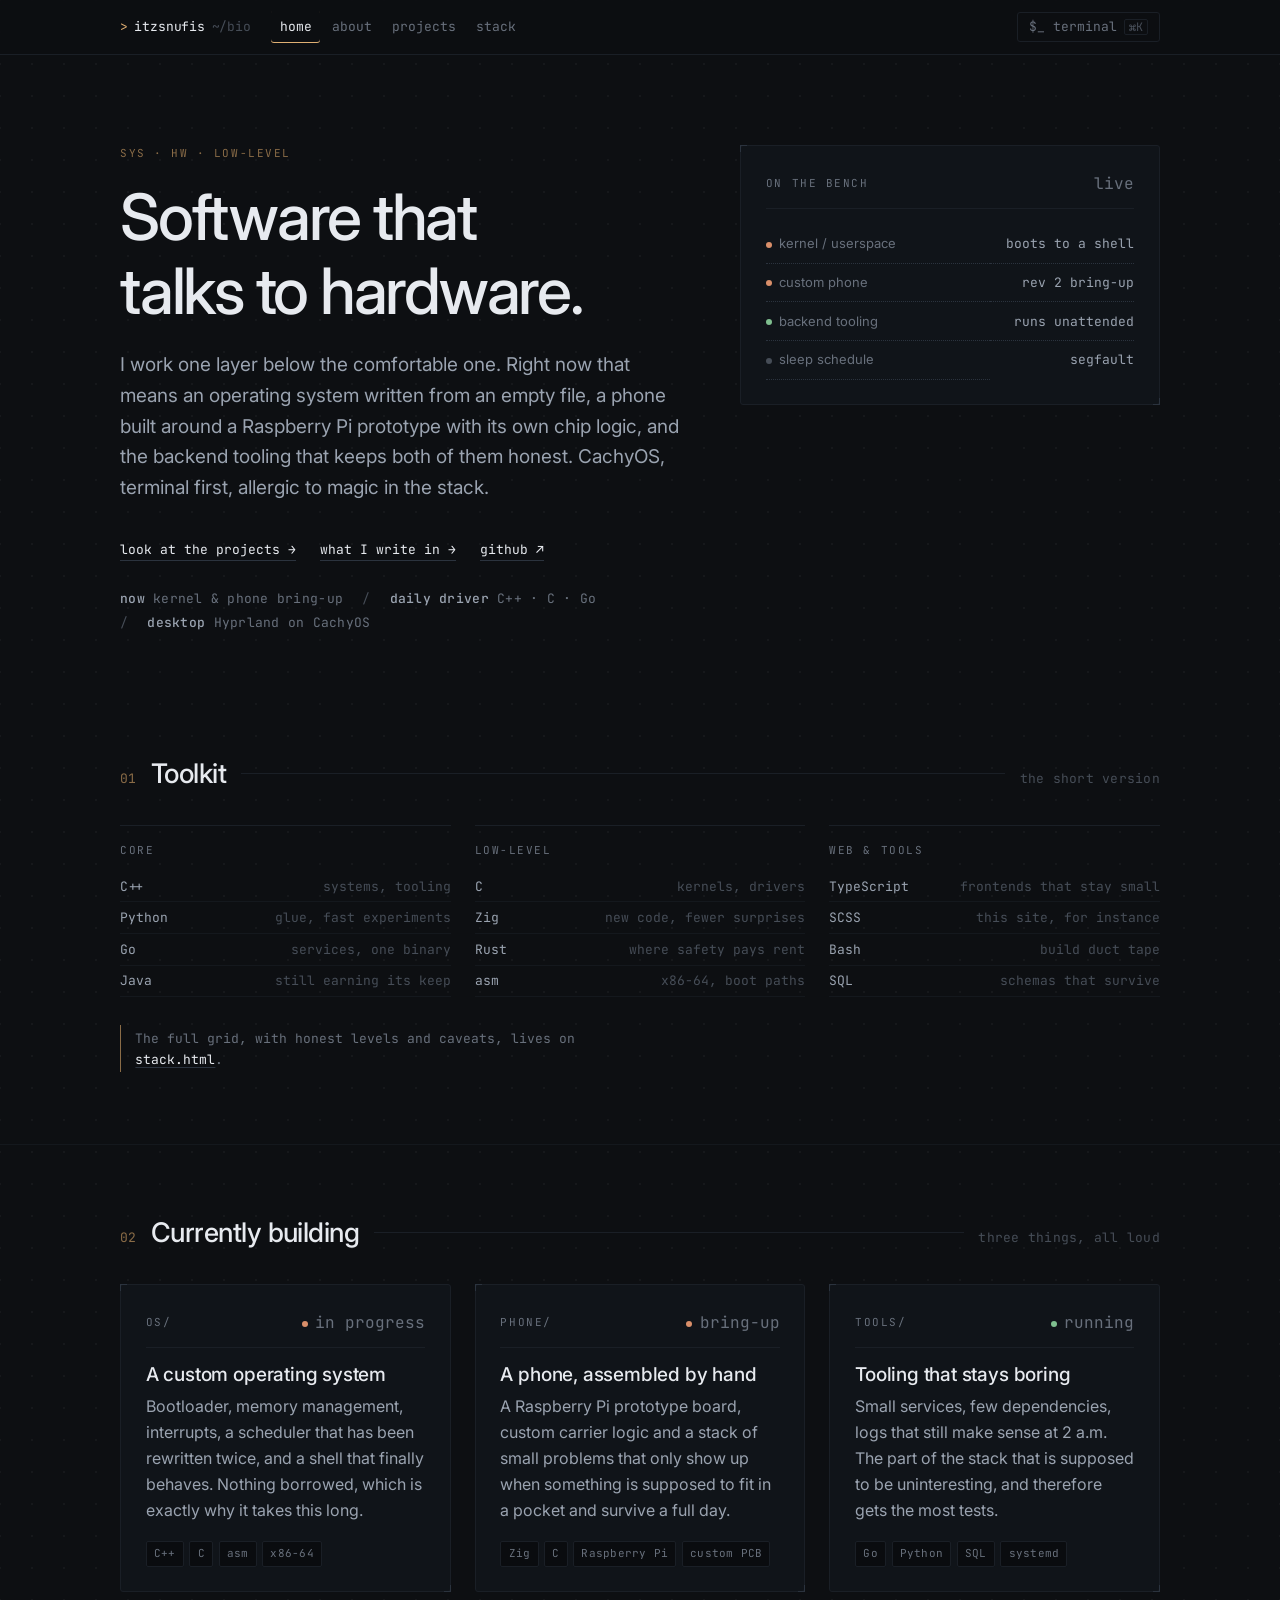
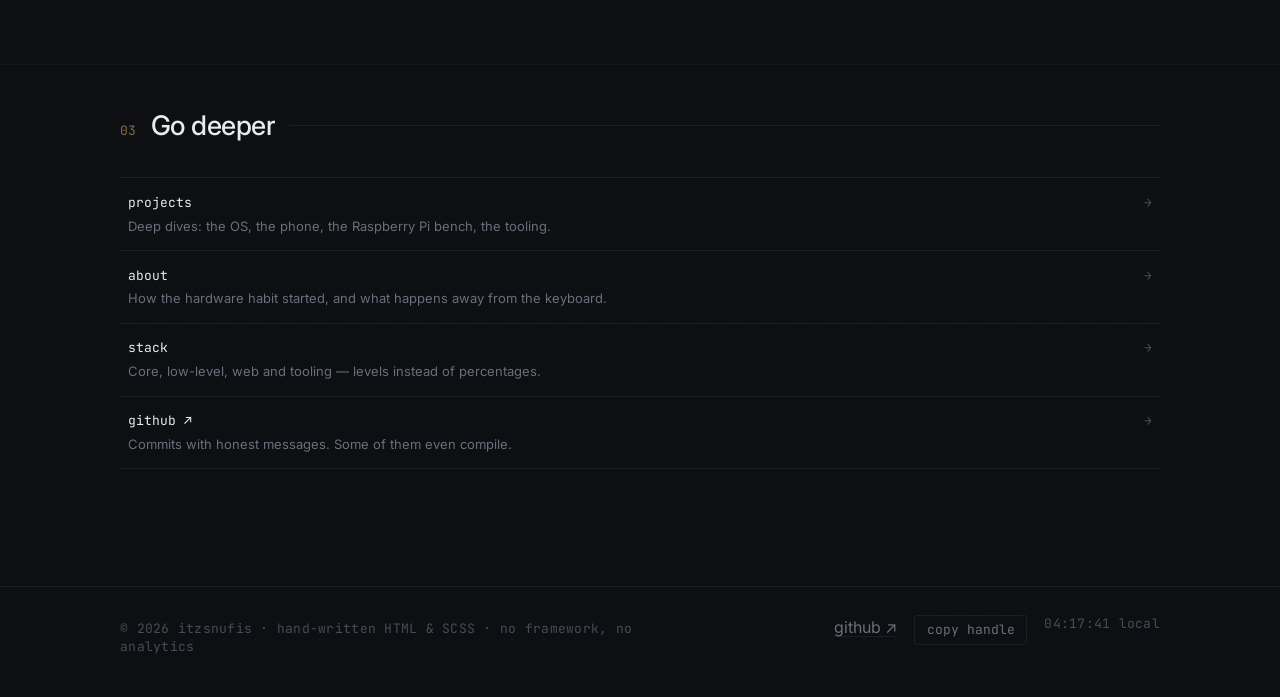
==== index.html @ 111fb808 "sooo thats my Bio" ====
<!DOCTYPE html>
<html lang="en">
<head>
  <meta charset="utf-8">
  <meta name="viewport" content="width=device-width, initial-scale=1">
  <title>itzsnufis — systems &amp; hardware developer</title>
  <meta name="description" content="Systems and hardware developer working one layer below the comfortable one: a custom operating system, a phone built around a Raspberry Pi prototype, and the backend tooling in between.">
  <meta name="author" content="itzsnufis">
  <meta name="color-scheme" content="dark">
  <meta name="theme-color" content="#0d0f12">

  <meta property="og:type" content="website">
  <meta property="og:title" content="itzsnufis — systems &amp; hardware developer">
  <meta property="og:description" content="An operating system from scratch, a phone built around a Raspberry Pi, and backend tooling that stays boring on purpose.">
  <meta property="og:locale" content="en">

  <link rel="icon" href="assets/favicon.svg" type="image/svg+xml">
  <link rel="apple-touch-icon" href="assets/favicon.svg">
  <link rel="preconnect" href="https://fonts.googleapis.com">
  <link rel="preconnect" href="https://fonts.gstatic.com" crossorigin>
  <link rel="stylesheet" href="https://fonts.googleapis.com/css2?family=Inter:wght@400;500&amp;family=JetBrains+Mono:wght@400;500&amp;display=swap">
  <link rel="stylesheet" href="assets/css/main.css">

  <script>document.documentElement.classList.add("js");</script>
</head>
<body>
  <a class="skip" href="#main">Skip to content</a>

  <header class="topbar">
    <div class="wrap topbar__inner">
      <a class="brand" href="index.html">
        <span class="brand__caret" aria-hidden="true">&gt;</span>
        <span>itzsnufis</span>
        <span class="brand__path">~/bio</span>
      </a>

      <nav class="nav" aria-label="Primary">
        <a href="index.html" aria-current="page">home</a>
        <a href="about.html">about</a>
        <a href="projects.html">projects</a>
        <a href="stack.html">stack</a>
      </nav>

      <button class="btn btn--ghost" type="button" data-term-open aria-label="Open the terminal overlay">
        <span aria-hidden="true">$_</span> terminal <kbd aria-hidden="true">⌘K</kbd>
      </button>
    </div>
  </header>

  <main id="main">
    <section class="hero">
      <div class="wrap hero__grid">
        <div>
          <p class="hero__eyebrow">sys · hw · low-level</p>
          <h1>Software that talks to hardware.</h1>

          <p class="hero__lead">
            I work one layer below the comfortable one. Right now that means an operating
            system written from an empty file, a phone built around a Raspberry Pi
            prototype with its own chip logic, and the backend tooling that keeps both
            of them honest. CachyOS, terminal first, allergic to magic in the stack.
          </p>

          <ul class="hero__actions">
            <li><a href="projects.html">look at the projects →</a></li>
            <li><a href="stack.html">what I write in →</a></li>
            <li><a href="https://github.com/itzsnufis" target="_blank" rel="me noopener">github ↗</a></li>
          </ul>

          <ul class="facts">
            <li><strong>now</strong> kernel &amp; phone bring-up</li>
            <li><strong>daily driver</strong> C++ · C · Go</li>
            <li><strong>desktop</strong> Hyprland on CachyOS</li>
          </ul>
        </div>

        <aside class="panel" data-reveal aria-label="Status on the bench">
          <div class="panel__head">
            <span class="panel__label">on the bench</span>
            <span class="mono mute">live</span>
          </div>
          <dl class="kv">
            <dt><span class="dot dot--busy" aria-hidden="true"></span>kernel / userspace</dt>
            <dd>boots to a shell</dd>
            <dt><span class="dot dot--busy" aria-hidden="true"></span>custom phone</dt>
            <dd>rev 2 bring-up</dd>
            <dt><span class="dot dot--ok" aria-hidden="true"></span>backend tooling</dt>
            <dd>runs unattended</dd>
            <dt><span class="dot dot--idle" aria-hidden="true"></span>sleep schedule</dt>
            <dd>segfault</dd>
          </dl>
        </aside>
      </div>
    </section>

    <section class="sec" id="toolkit" aria-labelledby="toolkit-h">
      <div class="wrap">
        <header class="sechead">
          <span class="sechead__idx">01</span>
          <h2 class="sechead__title" id="toolkit-h">Toolkit</h2>
          <span class="sechead__rule"></span>
          <span class="sechead__note">the short version</span>
        </header>

        <div class="grid grid--3">
          <div class="tile" data-reveal>
            <span class="tile__label">core</span>
            <ul class="tile__list">
              <li>C++ <span>systems, tooling</span></li>
              <li>Python <span>glue, fast experiments</span></li>
              <li>Go <span>services, one binary</span></li>
              <li>Java <span>still earning its keep</span></li>
            </ul>
          </div>

          <div class="tile" data-reveal>
            <span class="tile__label">low-level</span>
            <ul class="tile__list">
              <li>C <span>kernels, drivers</span></li>
              <li>Zig <span>new code, fewer surprises</span></li>
              <li>Rust <span>where safety pays rent</span></li>
              <li>asm <span>x86-64, boot paths</span></li>
            </ul>
          </div>

          <div class="tile" data-reveal>
            <span class="tile__label">web &amp; tools</span>
            <ul class="tile__list">
              <li>TypeScript <span>frontends that stay small</span></li>
              <li>SCSS <span>this site, for instance</span></li>
              <li>Bash <span>build duct tape</span></li>
              <li>SQL <span>schemas that survive</span></li>
            </ul>
          </div>
        </div>

        <p class="note gap-top">
          The full grid, with honest levels and caveats, lives on
          <a href="stack.html">stack.html</a>.
        </p>
      </div>
    </section>

    <section class="sec" id="building" aria-labelledby="building-h">
      <div class="wrap">
        <header class="sechead">
          <span class="sechead__idx">02</span>
          <h2 class="sechead__title" id="building-h">Currently building</h2>
          <span class="sechead__rule"></span>
          <span class="sechead__note">three things, all loud</span>
        </header>

        <div class="grid grid--3">
          <article class="panel" data-reveal>
            <div class="panel__head">
              <span class="panel__label">os/</span>
              <span class="mono mute"><span class="dot dot--busy" aria-hidden="true"></span>in progress</span>
            </div>
            <h3>A custom operating system</h3>
            <p class="dim">
              Bootloader, memory management, interrupts, a scheduler that has been
              rewritten twice, and a shell that finally behaves. Nothing borrowed,
              which is exactly why it takes this long.
            </p>
            <ul class="tags">
              <li class="tag">C++</li>
              <li class="tag">C</li>
              <li class="tag">asm</li>
              <li class="tag">x86-64</li>
            </ul>
          </article>

          <article class="panel" data-reveal>
            <div class="panel__head">
              <span class="panel__label">phone/</span>
              <span class="mono mute"><span class="dot dot--busy" aria-hidden="true"></span>bring-up</span>
            </div>
            <h3>A phone, assembled by hand</h3>
            <p class="dim">
              A Raspberry Pi prototype board, custom carrier logic and a stack of small
              problems that only show up when something is supposed to fit in a pocket
              and survive a full day.
            </p>
            <ul class="tags">
              <li class="tag">Zig</li>
              <li class="tag">C</li>
              <li class="tag">Raspberry Pi</li>
              <li class="tag">custom PCB</li>
            </ul>
          </article>

          <article class="panel" data-reveal>
            <div class="panel__head">
              <span class="panel__label">tools/</span>
              <span class="mono mute"><span class="dot dot--ok" aria-hidden="true"></span>running</span>
            </div>
            <h3>Tooling that stays boring</h3>
            <p class="dim">
              Small services, few dependencies, logs that still make sense at 2 a.m.
              The part of the stack that is supposed to be uninteresting, and
              therefore gets the most tests.
            </p>
            <ul class="tags">
              <li class="tag">Go</li>
              <li class="tag">Python</li>
              <li class="tag">SQL</li>
              <li class="tag">systemd</li>
            </ul>
          </article>
        </div>
      </div>
    </section>

    <section class="sec sec--tight" id="more" aria-labelledby="more-h">
      <div class="wrap">
        <header class="sechead">
          <span class="sechead__idx">03</span>
          <h2 class="sechead__title" id="more-h">Go deeper</h2>
          <span class="sechead__rule"></span>
        </header>

        <ul class="linklist">
          <li>
            <a class="linkrow" href="projects.html">
              <span class="linkrow__name">projects</span>
              <span class="linkrow__go" aria-hidden="true">→</span>
              <span class="linkrow__desc">Deep dives: the OS, the phone, the Raspberry Pi bench, the tooling.</span>
            </a>
          </li>
          <li>
            <a class="linkrow" href="about.html">
              <span class="linkrow__name">about</span>
              <span class="linkrow__go" aria-hidden="true">→</span>
              <span class="linkrow__desc">How the hardware habit started, and what happens away from the keyboard.</span>
            </a>
          </li>
          <li>
            <a class="linkrow" href="stack.html">
              <span class="linkrow__name">stack</span>
              <span class="linkrow__go" aria-hidden="true">→</span>
              <span class="linkrow__desc">Core, low-level, web and tooling — levels instead of percentages.</span>
            </a>
          </li>
          <li>
            <a class="linkrow" href="https://github.com/itzsnufis" target="_blank" rel="me noopener">
              <span class="linkrow__name">github ↗</span>
              <span class="linkrow__go" aria-hidden="true">→</span>
              <span class="linkrow__desc">Commits with honest messages. Some of them even compile.</span>
            </a>
          </li>
        </ul>
      </div>
    </section>
  </main>

  <footer class="foot">
    <div class="wrap foot__inner">
      <p class="foot__meta">© 2026 itzsnufis · hand-written HTML &amp; SCSS · no framework, no analytics</p>
      <div class="foot__links">
        <a href="https://github.com/itzsnufis" target="_blank" rel="me noopener">github ↗</a>
        <button class="btn btn--ghost" type="button" data-copy="github.com/itzsnufis">copy handle</button>
        <span class="foot__meta"><span data-clock>--:--:--</span> local</span>
      </div>
    </div>
  </footer>

  <dialog class="term" data-term aria-label="Terminal">
    <div class="term__bar">
      <span>itzsnufi@cachyos: ~/bio</span>
      <span>esc to close</span>
    </div>
    <div class="term__log" data-term-log role="log" aria-live="polite" aria-label="Terminal output"></div>
    <div class="term__row">
      <span class="term__ps1" aria-hidden="true">~ $</span>
      <input data-term-input type="text" autocomplete="off" autocapitalize="off"
             spellcheck="false" aria-label="Terminal command" placeholder="type `help`">
    </div>
    <p class="term__hint">ctrl+l clears · ↑ ↓ walks the history · try `whoami`, `status`, `cd projects`</p>
  </dialog>

  <script src="assets/js/main.js" defer></script>
</body>
</html>
---- assets/css/main.css ----
:root{--bg: #0d0f12;--bg-raise: #101419;--bg-inset: #0a0c0f;--bg-hover: #14191f;--line: #1a1f26;--line-soft: #14181d;--line-hard: #2b333e;--fg: #e7eaef;--fg-dim: #9aa3b0;--fg-mute: #68707c;--fg-faint: #464d57;--acc: #e0b073;--acc-dim: #8a6c47;--ok: #7fbf8f;--busy: #d98f6a;--sans: "Inter", system-ui, -apple-system, "Segoe UI", Roboto, Helvetica, Arial, sans-serif;--mono: "JetBrains Mono", "Geist Mono", ui-monospace, SFMono-Regular, "SF Mono", Menlo, Consolas, monospace;--step--1: 0.8125rem;--step-0: 1rem;--step-1: 1.1875rem;--step-2: clamp(1.4rem, 2.4vw, 1.6875rem);--step-3: clamp(1.75rem, 3.6vw, 2.375rem);--step-4: clamp(2.35rem, 7vw, 4rem);--wrap: 1120px;--gut: clamp(1.25rem, 4vw, 2.5rem);--gap: clamp(1rem, 2vw, 1.5rem);--sec: clamp(3.25rem, 8vh, 6rem);--r: 3px;--speedy: 140ms}*,*::before,*::after{box-sizing:border-box}html{-webkit-text-size-adjust:100%;scroll-behavior:smooth}@media(prefers-reduced-motion: reduce){html{scroll-behavior:auto}*,*::before,*::after{animation-duration:.001ms !important;transition-duration:.001ms !important}}body{margin:0;background-color:var(--bg);color:var(--fg);font-family:var(--sans);font-size:var(--step-0);line-height:1.62;font-weight:400;-webkit-font-smoothing:antialiased;text-rendering:optimizeLegibility;background-image:radial-gradient(circle at 1px 1px, rgba(255, 255, 255, 0.0392156863) 1px, transparent 0);background-size:32px 32px;background-position:-1px -1px}h1,h2,h3,h4{margin:0;font-weight:500;line-height:1.15;letter-spacing:-0.022em;color:var(--fg);text-wrap:balance}h1{font-size:var(--step-4);letter-spacing:-0.035em}h2{font-size:var(--step-3)}h3{font-size:var(--step-1);letter-spacing:-0.01em}h4{font-size:var(--step-0)}p{margin:0 0 1.1em;max-width:68ch}p:last-child{margin-bottom:0}strong{font-weight:500;color:var(--fg)}em{font-style:italic;color:var(--fg-dim)}a{color:var(--fg);text-decoration:underline;text-decoration-color:var(--line-hard);text-decoration-thickness:1px;text-underline-offset:3px;transition:text-decoration-color var(--speedy) linear,color var(--speedy) linear}a:hover{text-decoration-color:var(--acc)}code,kbd,samp,pre{font-family:var(--mono);font-size:.9em}code{color:var(--fg);background:var(--bg-raise);border:1px solid var(--line);border-radius:var(--r);padding:.08em .34em}pre{margin:0;overflow-x:auto;background:var(--bg-inset);border:1px solid var(--line);border-radius:var(--r);padding:.9rem 1rem;line-height:1.6;color:var(--fg-dim);tab-size:2}ul,ol{margin:0 0 1.1em;padding-left:1.1rem}li{margin-bottom:.35em}li::marker{color:var(--fg-faint)}hr{border:0;border-top:1px solid var(--line);margin:var(--sec) 0}img,svg{display:block;max-width:100%}::selection{background:var(--acc);color:#10100c}:focus-visible{outline:1px solid var(--acc);outline-offset:2px;border-radius:2px}.mono{font-family:var(--mono)}.dim{color:var(--fg-dim)}.mute{color:var(--fg-mute)}.nowrap{white-space:nowrap}.gap-top{margin-top:1.75rem}.wrap{width:100%;max-width:var(--wrap);margin-inline:auto;padding-inline:var(--gut)}.skip{position:absolute;left:-9999px;top:0;z-index:100}.skip:focus{left:var(--gut);top:.5rem;padding:.5rem .75rem;background:var(--bg-raise);border:1px solid var(--acc);border-radius:var(--r);text-decoration:none;font-family:var(--mono);font-size:var(--step--1);line-height:1.4;letter-spacing:.02em}.topbar{position:sticky;top:0;z-index:40;background:rgba(13,15,18,.8509803922);backdrop-filter:blur(12px) saturate(120%);border-bottom:1px solid var(--line)}.topbar__inner{display:flex;align-items:center;gap:.5rem 1.25rem;min-height:54px}@media(max-width: 640px){.topbar__inner{flex-wrap:wrap;gap:.35rem .8rem;padding-block:.5rem 0}.brand{flex:1 1 auto}.nav{order:3;flex:1 1 100%;margin-left:-0.5rem;padding-top:.25rem;border-top:1px solid var(--line-soft)}.topbar .btn{padding-inline:.6rem}.topbar .btn kbd{display:none}}.brand{display:inline-flex;align-items:baseline;gap:.4rem;flex:none;text-decoration:none;font-family:var(--mono);font-size:var(--step--1);letter-spacing:-0.01em}.brand__caret{color:var(--acc)}.brand__path{color:var(--fg-faint)}@media(max-width: 560px){.brand__path{display:none}}.nav{display:flex;align-items:center;gap:.15rem;flex:1 1 auto;min-width:0;overflow-x:auto;scrollbar-width:none}.nav::-webkit-scrollbar{display:none}.nav a{flex:none;padding:.35rem .55rem;font-family:var(--mono);font-size:var(--step--1);color:var(--fg-mute);text-decoration:none;border-radius:var(--r);transition:color var(--speedy) linear,background-color var(--speedy) linear}.nav a:hover{color:var(--fg);background:var(--bg-raise)}.nav a[aria-current=page]{color:var(--fg);box-shadow:inset 0 -1px 0 var(--acc)}main{display:block}.sec{padding-block:var(--sec)}.sec+.sec{border-top:1px solid var(--line-soft)}.sec--tight{padding-block:clamp(2.25rem,5vh,3.5rem)}.sechead{display:flex;align-items:baseline;flex-wrap:wrap;gap:.5rem .9rem;margin-bottom:clamp(1.5rem,3vw,2.25rem)}.sechead__idx{font-family:var(--mono);font-size:var(--step--1);line-height:1.4;letter-spacing:.02em;color:var(--acc-dim)}.sechead__title{font-size:var(--step-2);letter-spacing:-0.02em}.sechead__rule{order:3;flex:1 1 3rem;height:1px;background:var(--line);align-self:center;min-width:2rem}.sechead__note{order:4;font-family:var(--mono);font-size:var(--step--1);line-height:1.4;letter-spacing:.02em;color:var(--fg-faint)}.grid{display:grid;gap:var(--gap)}.grid--2,.grid--3{grid-template-columns:minmax(0, 1fr)}@media(min-width: 720px){.grid--2{grid-template-columns:repeat(2, minmax(0, 1fr))}}@media(min-width: 940px){.grid--3{grid-template-columns:repeat(3, minmax(0, 1fr))}}.split{display:grid;gap:clamp(1.5rem,4vw,3rem);grid-template-columns:minmax(0, 1fr)}@media(min-width: 980px){.split{grid-template-columns:minmax(0, 1.2fr) minmax(0, 0.8fr)}.split--even{grid-template-columns:repeat(2, minmax(0, 1fr))}}.foot{border-top:1px solid var(--line);padding-block:1.75rem 2.5rem;margin-top:var(--sec)}.foot__inner{display:flex;flex-wrap:wrap;align-items:baseline;justify-content:space-between;gap:.6rem 1.5rem}.foot p{margin:0}.foot__meta{font-family:var(--mono);font-size:var(--step--1);line-height:1.4;letter-spacing:.02em;color:var(--fg-faint)}.foot__links{display:flex;flex-wrap:wrap;gap:.4rem 1.1rem}.foot a{color:var(--fg-mute);text-decoration-color:var(--line)}.foot a:hover{color:var(--fg)}.panel{position:relative;background:var(--bg-raise);border:1px solid var(--line);border-radius:var(--r);padding:clamp(1.1rem,2.4vw,1.55rem)}.panel::before,.panel::after{content:"";position:absolute;width:7px;height:7px;border:0 solid var(--line-hard);pointer-events:none}.panel::before{top:-1px;left:-1px;border-top-width:1px;border-left-width:1px}.panel::after{bottom:-1px;right:-1px;border-bottom-width:1px;border-right-width:1px}.panel--flat{background:rgba(0,0,0,0)}.panel h3{margin-bottom:.5rem}.panel__head{display:flex;align-items:center;justify-content:space-between;gap:1rem;margin-bottom:1rem;padding-bottom:.7rem;border-bottom:1px solid var(--line)}.panel__label{font-family:var(--mono);font-size:.6875rem;letter-spacing:.14em;text-transform:uppercase;color:var(--fg-mute)}.dot{display:inline-block;width:6px;height:6px;margin-right:.45rem;border-radius:50%;background:var(--fg-faint);vertical-align:.05em}.dot--ok{background:var(--ok)}.dot--busy{background:var(--busy);animation:breathe 2.6s ease-in-out infinite}.dot--idle{background:var(--fg-faint)}@keyframes breathe{0%,100%{opacity:1}50%{opacity:.35}}.kv{display:grid;grid-template-columns:minmax(0, 1fr) auto;margin:0;font-size:var(--step--1)}.kv dt,.kv dd{margin:0;padding:.52rem 0;border-bottom:1px dotted var(--line-hard)}.kv dt{color:var(--fg-mute)}.kv dd{padding-left:1rem;font-family:var(--mono);color:var(--fg-dim);text-align:right}.kv>:last-child{border-bottom:0}@media(max-width: 520px){.kv{grid-template-columns:minmax(0, 1fr)}.kv dd{padding-left:0;padding-top:0;text-align:left;color:var(--fg)}}.kv--end dt,.kv--end dd{border-bottom:0;padding-bottom:0}.tags{display:flex;flex-wrap:wrap;gap:.35rem;list-style:none;margin:0;padding:0}.tags li{margin:0}.tag{display:inline-block;padding:.18rem .45rem;border:1px solid var(--line);border-radius:2px;font-family:var(--mono);font-size:.6875rem;letter-spacing:.02em;color:var(--fg-mute);background:var(--bg-inset)}.tag--acc{color:var(--acc);border-color:var(--acc-dim)}.tag--fg{color:var(--fg-dim)}.linklist{list-style:none;margin:0;padding:0}.linklist li{margin:0}.linklist li:last-child .linkrow{border-bottom:1px solid var(--line)}.linkrow{display:grid;grid-template-columns:minmax(0, 1fr) auto;align-items:baseline;gap:0 1.25rem;padding:.85rem .5rem;border-top:1px solid var(--line);text-decoration:none;color:var(--fg);transition:background-color var(--speedy) linear}.linkrow:hover{background:var(--bg-raise)}.linkrow__name{font-family:var(--mono);font-size:var(--step--1)}.linkrow__desc{grid-column:1/-1;margin-top:.15rem;color:var(--fg-mute);font-size:var(--step--1);max-width:62ch}.linkrow__go{font-family:var(--mono);font-size:var(--step--1);color:var(--fg-faint)}.linkrow:hover .linkrow__go{color:var(--acc)}.btn{display:inline-flex;align-items:center;gap:.45rem;padding:.38rem .7rem;background:rgba(0,0,0,0);color:var(--fg-dim);border:1px solid var(--line-hard);border-radius:var(--r);font-family:var(--mono);font-size:var(--step--1);line-height:1.2;cursor:pointer;transition:color var(--speedy) linear,border-color var(--speedy) linear,background-color var(--speedy) linear}.btn:hover{color:var(--fg);border-color:var(--acc-dim);background:var(--bg-raise)}.btn kbd{color:var(--fg-faint);border:1px solid var(--line);border-radius:2px;padding:0 .25rem;font-size:.9em}.btn--ghost{border-color:var(--line);color:var(--fg-mute)}.btn[data-copied="1"]{color:var(--ok);border-color:var(--ok)}.prose>*+h2,.prose>*+h3,.prose>*+h4{margin-top:2.4rem}.prose h3+p,.prose h4+p{margin-top:.5rem}.prose p{color:var(--fg-dim)}.prose p strong{color:var(--fg)}.prose ul,.prose ol{color:var(--fg-dim);padding-left:1.15rem;max-width:68ch}.prose ul li::marker,.prose ol li::marker{color:var(--acc-dim)}.prose--lead>p:first-child{font-size:var(--step-1);color:var(--fg);max-width:58ch}.note{border-left:1px solid var(--acc-dim);padding:.15rem 0 .15rem .9rem;font-family:var(--mono);font-size:var(--step--1);color:var(--fg-mute);max-width:62ch}.hero{padding-block:clamp(2.75rem,10vh,6rem) clamp(2.25rem,6vh,3.75rem)}.hero__grid{display:grid;gap:clamp(2rem,5vw,3.25rem);grid-template-columns:minmax(0, 1fr)}@media(min-width: 980px){.hero__grid{grid-template-columns:minmax(0, 1.15fr) minmax(0, 0.85fr);align-items:start}}.hero__eyebrow{font-family:var(--mono);font-size:.6875rem;letter-spacing:.14em;text-transform:uppercase;color:var(--acc-dim);margin:0 0 1.1rem}.hero__lead{margin-top:1.4rem;font-size:clamp(1.0625rem,1.5vw,1.1875rem);color:var(--fg-dim);max-width:56ch}.hero__actions{display:flex;flex-wrap:wrap;gap:.5rem 1.5rem;list-style:none;margin:2rem 0 0;padding:0}.hero__actions li{margin:0}.hero__actions a{font-family:var(--mono);font-size:var(--step--1);color:var(--fg);text-decoration:none;border-bottom:1px solid var(--line-hard);padding-bottom:2px}.hero__actions a:hover{border-bottom-color:var(--acc)}.facts{display:flex;flex-wrap:wrap;gap:.35rem 1.2rem;list-style:none;margin:1.75rem 0 0;padding:0;font-family:var(--mono);font-size:var(--step--1);line-height:1.4;letter-spacing:.02em;color:var(--fg-mute)}.facts li{margin:0}.facts li+li::before{content:"/";color:var(--fg-faint);margin-right:1.2rem}.facts strong{font-weight:500;color:var(--fg-dim)}.tile{border-top:1px solid var(--line);padding-top:1rem}.tile__label{display:block;font-family:var(--mono);font-size:.6875rem;letter-spacing:.14em;text-transform:uppercase;color:var(--fg-mute);margin-bottom:.7rem}.tile__list{list-style:none;margin:0;padding:0}.tile__list li{display:flex;justify-content:space-between;gap:1rem;margin:0;padding:.3rem 0;border-bottom:1px solid var(--line-soft);font-family:var(--mono);font-size:var(--step--1);color:var(--fg-dim)}.tile__list li span{color:var(--fg-faint)}.tl{list-style:none;margin:0;padding:0}.tl li{position:relative;margin:0;padding:0 0 1.5rem 1.5rem;border-left:1px solid var(--line)}.tl li::before{content:"";position:absolute;left:-3.5px;top:.62rem;width:6px;height:6px;border:1px solid var(--line-hard);border-radius:50%;background:var(--bg)}.tl li:last-child{border-left-color:rgba(0,0,0,0);padding-bottom:0}.tl h3{font-size:var(--step-0)}.tl p{margin-top:.35rem;font-size:var(--step--1);color:var(--fg-mute)}.tl__step{display:block;font-family:var(--mono);font-size:.6875rem;letter-spacing:.14em;text-transform:uppercase;color:var(--acc-dim);margin-bottom:.3rem}.group{border-top:1px solid var(--line);padding-top:1.1rem}.group__head{display:flex;flex-wrap:wrap;align-items:baseline;gap:.4rem .9rem;margin-bottom:.9rem}.group__head h2,.group__head h3{font-size:var(--step-1)}.group__head p{margin:0;font-family:var(--mono);font-size:var(--step--1);line-height:1.4;letter-spacing:.02em;color:var(--fg-faint)}.skillset{list-style:none;margin:0;padding:0}.skillset li{display:grid;grid-template-columns:minmax(0, 1fr) auto;align-items:baseline;gap:0 .9rem;margin:0;padding:.55rem 0;border-bottom:1px dotted var(--line-hard)}.skillset__name{font-family:var(--mono);font-size:var(--step--1);color:var(--fg)}.skillset__note{grid-column:1/-1;margin-top:.15rem;max-width:60ch;font-size:var(--step--1);color:var(--fg-mute)}.skillset__lvl{font-family:var(--mono);font-size:.6875rem;letter-spacing:.14em;text-transform:uppercase;color:var(--fg-faint);text-align:right;white-space:nowrap}.skillset__lvl[data-lvl=daily]{color:var(--acc)}.skillset__lvl[data-lvl=often]{color:var(--fg-dim)}.legend{display:flex;flex-wrap:wrap;gap:.4rem 1.25rem;list-style:none;margin:0;padding:0;font-family:var(--mono);font-size:var(--step--1);line-height:1.4;letter-spacing:.02em;color:var(--fg-mute)}.legend li{margin:0}.legend b{font-weight:500}.deep{border-top:1px solid var(--line);margin-top:clamp(2.25rem,5vw,3.5rem);padding-top:clamp(1.5rem,3vw,2.25rem)}.deep:first-of-type{border-top:0;margin-top:0;padding-top:0}.deep__head{display:flex;flex-wrap:wrap;align-items:baseline;gap:.5rem 1rem}.deep__slug{font-family:var(--mono);font-size:var(--step-1);color:var(--acc)}.deep__title{font-size:var(--step-2)}.deep__state{font-family:var(--mono);font-size:var(--step--1);line-height:1.4;letter-spacing:.02em;color:var(--fg-mute)}.deep__state[data-state=active]{color:var(--ok)}.deep__state[data-state=brewing]{color:var(--busy)}.deep__body{display:grid;gap:clamp(1.5rem,3vw,2.25rem);margin-top:1.5rem}@media(min-width: 940px){.deep__body{grid-template-columns:minmax(0, 1.3fr) minmax(0, 0.7fr);align-items:start}}.block+.block{margin-top:1.9rem}.block__label{display:block;font-family:var(--mono);font-size:.6875rem;letter-spacing:.14em;text-transform:uppercase;color:var(--acc-dim);margin-bottom:.55rem}.term{position:fixed;top:11vh;left:50%;transform:translateX(-50%);width:min(680px,100vw - 1.5rem);padding:0;color:var(--fg);background:var(--bg-inset);border:1px solid var(--line-hard);border-radius:var(--r);box-shadow:0 30px 70px -25px rgba(0,0,0,.8)}.term::backdrop{background:rgba(4,5,7,.6);backdrop-filter:blur(3px)}.term__bar{display:flex;align-items:center;justify-content:space-between;gap:1rem;padding:.5rem .85rem;border-bottom:1px solid var(--line);font-family:var(--mono);font-size:var(--step--1);line-height:1.4;letter-spacing:.02em;color:var(--fg-mute)}.term__log{max-height:min(46vh,380px);overflow-y:auto;padding:.8rem .9rem;font-family:var(--mono);font-size:.8125rem;line-height:1.7}.term__line{margin:0 0 .15rem;white-space:pre-wrap;overflow-wrap:anywhere}.term__line--in{color:var(--fg)}.term__line--out{color:var(--fg-dim)}.term__line--ok{color:var(--ok)}.term__line--err{color:var(--busy)}.term__ps1{color:var(--acc)}.term__pwd{color:var(--fg-faint)}.term__row{display:flex;align-items:center;gap:.5rem;padding:.65rem .9rem;border-top:1px solid var(--line)}.term__row input{flex:1 1 auto;min-width:0;padding:.15rem 0;background:rgba(0,0,0,0);border:0;color:var(--fg);font-family:var(--mono);font-size:.8125rem}.term__row input:focus{outline:none}.term__hint{padding:.55rem .9rem;border-top:1px solid var(--line-soft);font-family:var(--mono);font-size:var(--step--1);line-height:1.4;letter-spacing:.02em;color:var(--fg-faint)}html.js [data-reveal]{opacity:0;transform:translateY(7px);transition:opacity 460ms ease-out,transform 460ms ease-out}html.js [data-reveal].is-in{opacity:1;transform:none}
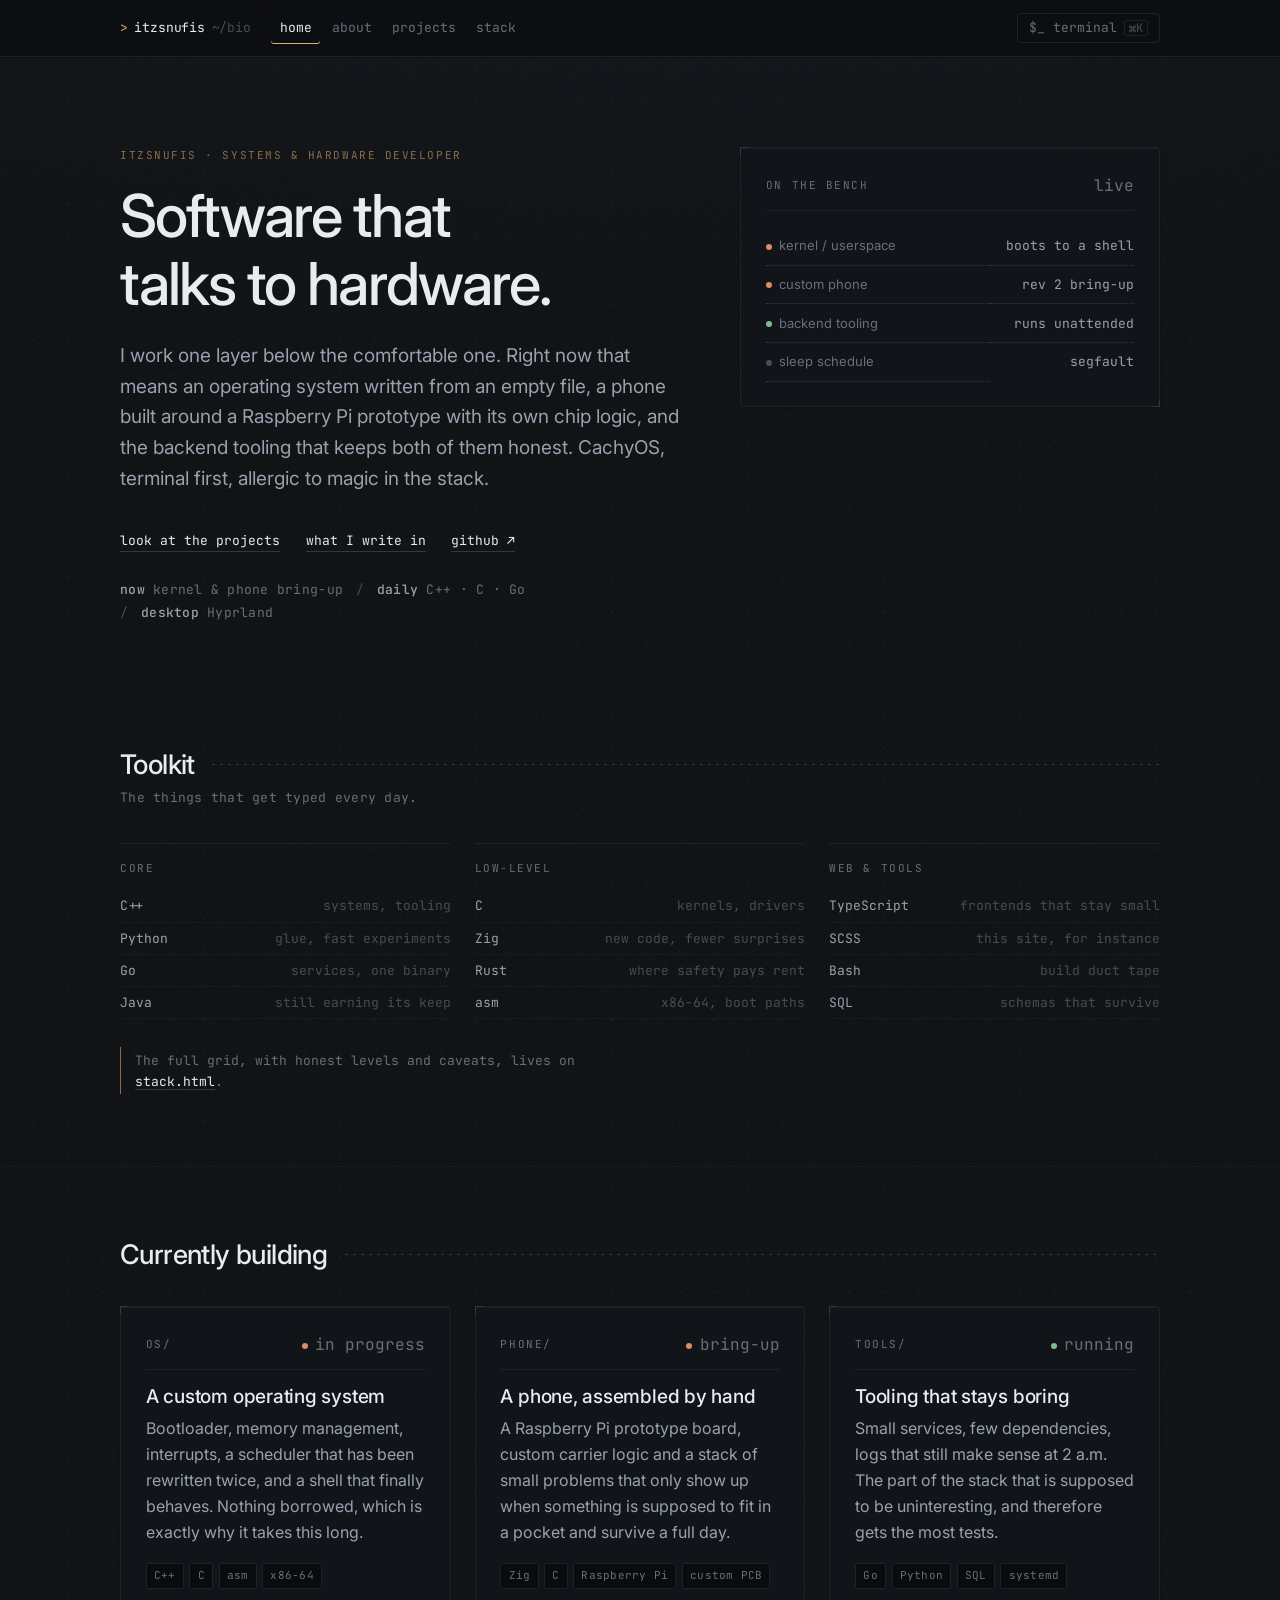
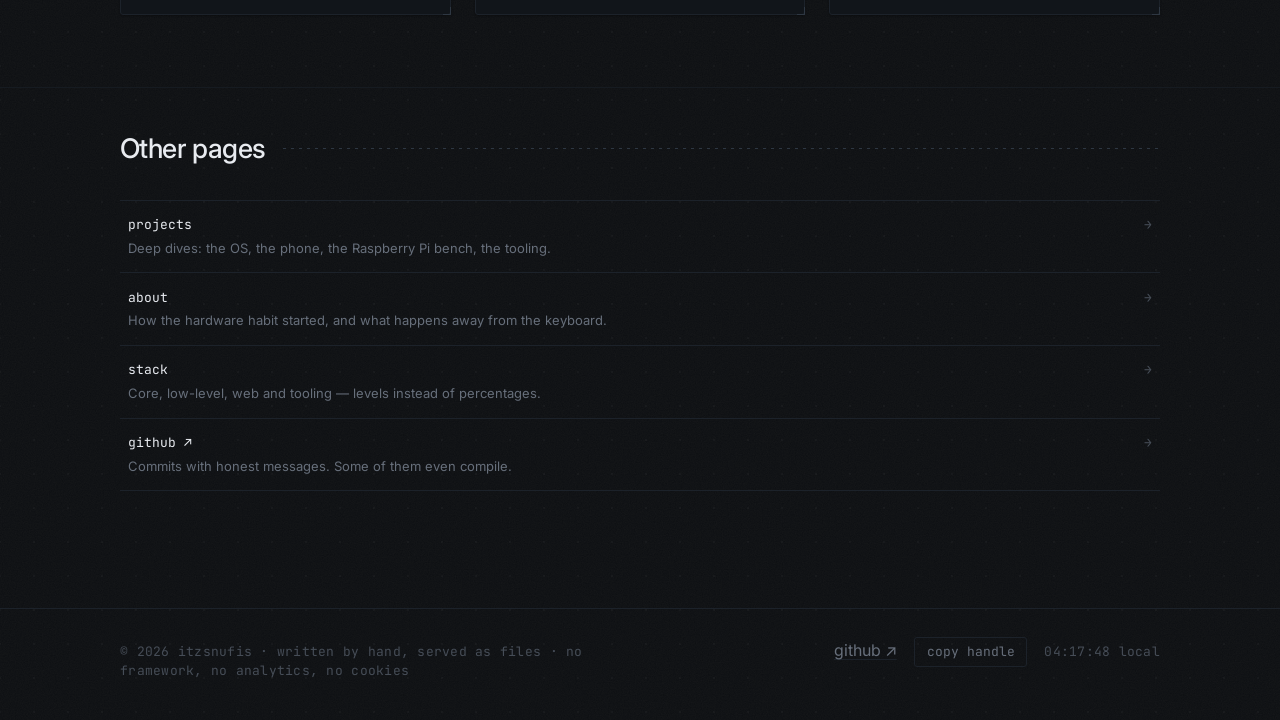
==== commit ff80ec0b: "fixed some stuff lol" ====
--- a/index.html
+++ b/index.html
@@ -51,7 +51,7 @@
     <section class="hero">
       <div class="wrap hero__grid">
         <div>
-          <p class="hero__eyebrow">sys · hw · low-level</p>
+          <p class="hero__eyebrow">itzsnufis · systems &amp; hardware developer</p>
           <h1>Software that talks to hardware.</h1>
 
           <p class="hero__lead">
@@ -62,15 +62,15 @@
           </p>
 
           <ul class="hero__actions">
-            <li><a href="projects.html">look at the projects →</a></li>
-            <li><a href="stack.html">what I write in →</a></li>
+            <li><a href="projects.html">look at the projects</a></li>
+            <li><a href="stack.html">what I write in</a></li>
             <li><a href="https://github.com/itzsnufis" target="_blank" rel="me noopener">github ↗</a></li>
           </ul>
 
           <ul class="facts">
             <li><strong>now</strong> kernel &amp; phone bring-up</li>
-            <li><strong>daily driver</strong> C++ · C · Go</li>
-            <li><strong>desktop</strong> Hyprland on CachyOS</li>
+            <li><strong>daily</strong> C++ · C · Go</li>
+            <li><strong>desktop</strong> Hyprland</li>
           </ul>
         </div>
 
@@ -96,15 +96,13 @@
     <section class="sec" id="toolkit" aria-labelledby="toolkit-h">
       <div class="wrap">
         <header class="sechead">
-          <span class="sechead__idx">01</span>
-          <h2 class="sechead__title" id="toolkit-h">Toolkit</h2>
-          <span class="sechead__rule"></span>
-          <span class="sechead__note">the short version</span>
+          <h2 id="toolkit-h">Toolkit</h2>
+          <p class="sechead__deck">The things that get typed every day.</p>
         </header>
 
         <div class="grid grid--3">
           <div class="tile" data-reveal>
-            <span class="tile__label">core</span>
+            <span class="kicker">core</span>
             <ul class="tile__list">
               <li>C++ <span>systems, tooling</span></li>
               <li>Python <span>glue, fast experiments</span></li>
@@ -114,7 +112,7 @@
           </div>
 
           <div class="tile" data-reveal>
-            <span class="tile__label">low-level</span>
+            <span class="kicker">low-level</span>
             <ul class="tile__list">
               <li>C <span>kernels, drivers</span></li>
               <li>Zig <span>new code, fewer surprises</span></li>
@@ -124,7 +122,7 @@
           </div>
 
           <div class="tile" data-reveal>
-            <span class="tile__label">web &amp; tools</span>
+            <span class="kicker">web &amp; tools</span>
             <ul class="tile__list">
               <li>TypeScript <span>frontends that stay small</span></li>
               <li>SCSS <span>this site, for instance</span></li>
@@ -144,10 +142,7 @@
     <section class="sec" id="building" aria-labelledby="building-h">
       <div class="wrap">
         <header class="sechead">
-          <span class="sechead__idx">02</span>
-          <h2 class="sechead__title" id="building-h">Currently building</h2>
-          <span class="sechead__rule"></span>
-          <span class="sechead__note">three things, all loud</span>
+          <h2 id="building-h">Currently building</h2>
         </header>
 
         <div class="grid grid--3">
@@ -214,9 +209,7 @@
     <section class="sec sec--tight" id="more" aria-labelledby="more-h">
       <div class="wrap">
         <header class="sechead">
-          <span class="sechead__idx">03</span>
-          <h2 class="sechead__title" id="more-h">Go deeper</h2>
-          <span class="sechead__rule"></span>
+          <h2 id="more-h">Other pages</h2>
         </header>
 
         <ul class="linklist">
@@ -255,7 +248,7 @@
 
   <footer class="foot">
     <div class="wrap foot__inner">
-      <p class="foot__meta">© 2026 itzsnufis · hand-written HTML &amp; SCSS · no framework, no analytics</p>
+      <p class="foot__meta">© 2026 itzsnufis · written by hand, served as files · no framework, no analytics, no cookies</p>
       <div class="foot__links">
         <a href="https://github.com/itzsnufis" target="_blank" rel="me noopener">github ↗</a>
         <button class="btn btn--ghost" type="button" data-copy="github.com/itzsnufis">copy handle</button>
--- a/assets/css/main.css
+++ b/assets/css/main.css
@@ -1 +1,1142 @@
-:root{--bg: #0d0f12;--bg-raise: #101419;--bg-inset: #0a0c0f;--bg-hover: #14191f;--line: #1a1f26;--line-soft: #14181d;--line-hard: #2b333e;--fg: #e7eaef;--fg-dim: #9aa3b0;--fg-mute: #68707c;--fg-faint: #464d57;--acc: #e0b073;--acc-dim: #8a6c47;--ok: #7fbf8f;--busy: #d98f6a;--sans: "Inter", system-ui, -apple-system, "Segoe UI", Roboto, Helvetica, Arial, sans-serif;--mono: "JetBrains Mono", "Geist Mono", ui-monospace, SFMono-Regular, "SF Mono", Menlo, Consolas, monospace;--step--1: 0.8125rem;--step-0: 1rem;--step-1: 1.1875rem;--step-2: clamp(1.4rem, 2.4vw, 1.6875rem);--step-3: clamp(1.75rem, 3.6vw, 2.375rem);--step-4: clamp(2.35rem, 7vw, 4rem);--wrap: 1120px;--gut: clamp(1.25rem, 4vw, 2.5rem);--gap: clamp(1rem, 2vw, 1.5rem);--sec: clamp(3.25rem, 8vh, 6rem);--r: 3px;--speedy: 140ms}*,*::before,*::after{box-sizing:border-box}html{-webkit-text-size-adjust:100%;scroll-behavior:smooth}@media(prefers-reduced-motion: reduce){html{scroll-behavior:auto}*,*::before,*::after{animation-duration:.001ms !important;transition-duration:.001ms !important}}body{margin:0;background-color:var(--bg);color:var(--fg);font-family:var(--sans);font-size:var(--step-0);line-height:1.62;font-weight:400;-webkit-font-smoothing:antialiased;text-rendering:optimizeLegibility;background-image:radial-gradient(circle at 1px 1px, rgba(255, 255, 255, 0.0392156863) 1px, transparent 0);background-size:32px 32px;background-position:-1px -1px}h1,h2,h3,h4{margin:0;font-weight:500;line-height:1.15;letter-spacing:-0.022em;color:var(--fg);text-wrap:balance}h1{font-size:var(--step-4);letter-spacing:-0.035em}h2{font-size:var(--step-3)}h3{font-size:var(--step-1);letter-spacing:-0.01em}h4{font-size:var(--step-0)}p{margin:0 0 1.1em;max-width:68ch}p:last-child{margin-bottom:0}strong{font-weight:500;color:var(--fg)}em{font-style:italic;color:var(--fg-dim)}a{color:var(--fg);text-decoration:underline;text-decoration-color:var(--line-hard);text-decoration-thickness:1px;text-underline-offset:3px;transition:text-decoration-color var(--speedy) linear,color var(--speedy) linear}a:hover{text-decoration-color:var(--acc)}code,kbd,samp,pre{font-family:var(--mono);font-size:.9em}code{color:var(--fg);background:var(--bg-raise);border:1px solid var(--line);border-radius:var(--r);padding:.08em .34em}pre{margin:0;overflow-x:auto;background:var(--bg-inset);border:1px solid var(--line);border-radius:var(--r);padding:.9rem 1rem;line-height:1.6;color:var(--fg-dim);tab-size:2}ul,ol{margin:0 0 1.1em;padding-left:1.1rem}li{margin-bottom:.35em}li::marker{color:var(--fg-faint)}hr{border:0;border-top:1px solid var(--line);margin:var(--sec) 0}img,svg{display:block;max-width:100%}::selection{background:var(--acc);color:#10100c}:focus-visible{outline:1px solid var(--acc);outline-offset:2px;border-radius:2px}.mono{font-family:var(--mono)}.dim{color:var(--fg-dim)}.mute{color:var(--fg-mute)}.nowrap{white-space:nowrap}.gap-top{margin-top:1.75rem}.wrap{width:100%;max-width:var(--wrap);margin-inline:auto;padding-inline:var(--gut)}.skip{position:absolute;left:-9999px;top:0;z-index:100}.skip:focus{left:var(--gut);top:.5rem;padding:.5rem .75rem;background:var(--bg-raise);border:1px solid var(--acc);border-radius:var(--r);text-decoration:none;font-family:var(--mono);font-size:var(--step--1);line-height:1.4;letter-spacing:.02em}.topbar{position:sticky;top:0;z-index:40;background:rgba(13,15,18,.8509803922);backdrop-filter:blur(12px) saturate(120%);border-bottom:1px solid var(--line)}.topbar__inner{display:flex;align-items:center;gap:.5rem 1.25rem;min-height:54px}@media(max-width: 640px){.topbar__inner{flex-wrap:wrap;gap:.35rem .8rem;padding-block:.5rem 0}.brand{flex:1 1 auto}.nav{order:3;flex:1 1 100%;margin-left:-0.5rem;padding-top:.25rem;border-top:1px solid var(--line-soft)}.topbar .btn{padding-inline:.6rem}.topbar .btn kbd{display:none}}.brand{display:inline-flex;align-items:baseline;gap:.4rem;flex:none;text-decoration:none;font-family:var(--mono);font-size:var(--step--1);letter-spacing:-0.01em}.brand__caret{color:var(--acc)}.brand__path{color:var(--fg-faint)}@media(max-width: 560px){.brand__path{display:none}}.nav{display:flex;align-items:center;gap:.15rem;flex:1 1 auto;min-width:0;overflow-x:auto;scrollbar-width:none}.nav::-webkit-scrollbar{display:none}.nav a{flex:none;padding:.35rem .55rem;font-family:var(--mono);font-size:var(--step--1);color:var(--fg-mute);text-decoration:none;border-radius:var(--r);transition:color var(--speedy) linear,background-color var(--speedy) linear}.nav a:hover{color:var(--fg);background:var(--bg-raise)}.nav a[aria-current=page]{color:var(--fg);box-shadow:inset 0 -1px 0 var(--acc)}main{display:block}.sec{padding-block:var(--sec)}.sec+.sec{border-top:1px solid var(--line-soft)}.sec--tight{padding-block:clamp(2.25rem,5vh,3.5rem)}.sechead{display:flex;align-items:baseline;flex-wrap:wrap;gap:.5rem .9rem;margin-bottom:clamp(1.5rem,3vw,2.25rem)}.sechead__idx{font-family:var(--mono);font-size:var(--step--1);line-height:1.4;letter-spacing:.02em;color:var(--acc-dim)}.sechead__title{font-size:var(--step-2);letter-spacing:-0.02em}.sechead__rule{order:3;flex:1 1 3rem;height:1px;background:var(--line);align-self:center;min-width:2rem}.sechead__note{order:4;font-family:var(--mono);font-size:var(--step--1);line-height:1.4;letter-spacing:.02em;color:var(--fg-faint)}.grid{display:grid;gap:var(--gap)}.grid--2,.grid--3{grid-template-columns:minmax(0, 1fr)}@media(min-width: 720px){.grid--2{grid-template-columns:repeat(2, minmax(0, 1fr))}}@media(min-width: 940px){.grid--3{grid-template-columns:repeat(3, minmax(0, 1fr))}}.split{display:grid;gap:clamp(1.5rem,4vw,3rem);grid-template-columns:minmax(0, 1fr)}@media(min-width: 980px){.split{grid-template-columns:minmax(0, 1.2fr) minmax(0, 0.8fr)}.split--even{grid-template-columns:repeat(2, minmax(0, 1fr))}}.foot{border-top:1px solid var(--line);padding-block:1.75rem 2.5rem;margin-top:var(--sec)}.foot__inner{display:flex;flex-wrap:wrap;align-items:baseline;justify-content:space-between;gap:.6rem 1.5rem}.foot p{margin:0}.foot__meta{font-family:var(--mono);font-size:var(--step--1);line-height:1.4;letter-spacing:.02em;color:var(--fg-faint)}.foot__links{display:flex;flex-wrap:wrap;gap:.4rem 1.1rem}.foot a{color:var(--fg-mute);text-decoration-color:var(--line)}.foot a:hover{color:var(--fg)}.panel{position:relative;background:var(--bg-raise);border:1px solid var(--line);border-radius:var(--r);padding:clamp(1.1rem,2.4vw,1.55rem)}.panel::before,.panel::after{content:"";position:absolute;width:7px;height:7px;border:0 solid var(--line-hard);pointer-events:none}.panel::before{top:-1px;left:-1px;border-top-width:1px;border-left-width:1px}.panel::after{bottom:-1px;right:-1px;border-bottom-width:1px;border-right-width:1px}.panel--flat{background:rgba(0,0,0,0)}.panel h3{margin-bottom:.5rem}.panel__head{display:flex;align-items:center;justify-content:space-between;gap:1rem;margin-bottom:1rem;padding-bottom:.7rem;border-bottom:1px solid var(--line)}.panel__label{font-family:var(--mono);font-size:.6875rem;letter-spacing:.14em;text-transform:uppercase;color:var(--fg-mute)}.dot{display:inline-block;width:6px;height:6px;margin-right:.45rem;border-radius:50%;background:var(--fg-faint);vertical-align:.05em}.dot--ok{background:var(--ok)}.dot--busy{background:var(--busy);animation:breathe 2.6s ease-in-out infinite}.dot--idle{background:var(--fg-faint)}@keyframes breathe{0%,100%{opacity:1}50%{opacity:.35}}.kv{display:grid;grid-template-columns:minmax(0, 1fr) auto;margin:0;font-size:var(--step--1)}.kv dt,.kv dd{margin:0;padding:.52rem 0;border-bottom:1px dotted var(--line-hard)}.kv dt{color:var(--fg-mute)}.kv dd{padding-left:1rem;font-family:var(--mono);color:var(--fg-dim);text-align:right}.kv>:last-child{border-bottom:0}@media(max-width: 520px){.kv{grid-template-columns:minmax(0, 1fr)}.kv dd{padding-left:0;padding-top:0;text-align:left;color:var(--fg)}}.kv--end dt,.kv--end dd{border-bottom:0;padding-bottom:0}.tags{display:flex;flex-wrap:wrap;gap:.35rem;list-style:none;margin:0;padding:0}.tags li{margin:0}.tag{display:inline-block;padding:.18rem .45rem;border:1px solid var(--line);border-radius:2px;font-family:var(--mono);font-size:.6875rem;letter-spacing:.02em;color:var(--fg-mute);background:var(--bg-inset)}.tag--acc{color:var(--acc);border-color:var(--acc-dim)}.tag--fg{color:var(--fg-dim)}.linklist{list-style:none;margin:0;padding:0}.linklist li{margin:0}.linklist li:last-child .linkrow{border-bottom:1px solid var(--line)}.linkrow{display:grid;grid-template-columns:minmax(0, 1fr) auto;align-items:baseline;gap:0 1.25rem;padding:.85rem .5rem;border-top:1px solid var(--line);text-decoration:none;color:var(--fg);transition:background-color var(--speedy) linear}.linkrow:hover{background:var(--bg-raise)}.linkrow__name{font-family:var(--mono);font-size:var(--step--1)}.linkrow__desc{grid-column:1/-1;margin-top:.15rem;color:var(--fg-mute);font-size:var(--step--1);max-width:62ch}.linkrow__go{font-family:var(--mono);font-size:var(--step--1);color:var(--fg-faint)}.linkrow:hover .linkrow__go{color:var(--acc)}.btn{display:inline-flex;align-items:center;gap:.45rem;padding:.38rem .7rem;background:rgba(0,0,0,0);color:var(--fg-dim);border:1px solid var(--line-hard);border-radius:var(--r);font-family:var(--mono);font-size:var(--step--1);line-height:1.2;cursor:pointer;transition:color var(--speedy) linear,border-color var(--speedy) linear,background-color var(--speedy) linear}.btn:hover{color:var(--fg);border-color:var(--acc-dim);background:var(--bg-raise)}.btn kbd{color:var(--fg-faint);border:1px solid var(--line);border-radius:2px;padding:0 .25rem;font-size:.9em}.btn--ghost{border-color:var(--line);color:var(--fg-mute)}.btn[data-copied="1"]{color:var(--ok);border-color:var(--ok)}.prose>*+h2,.prose>*+h3,.prose>*+h4{margin-top:2.4rem}.prose h3+p,.prose h4+p{margin-top:.5rem}.prose p{color:var(--fg-dim)}.prose p strong{color:var(--fg)}.prose ul,.prose ol{color:var(--fg-dim);padding-left:1.15rem;max-width:68ch}.prose ul li::marker,.prose ol li::marker{color:var(--acc-dim)}.prose--lead>p:first-child{font-size:var(--step-1);color:var(--fg);max-width:58ch}.note{border-left:1px solid var(--acc-dim);padding:.15rem 0 .15rem .9rem;font-family:var(--mono);font-size:var(--step--1);color:var(--fg-mute);max-width:62ch}.hero{padding-block:clamp(2.75rem,10vh,6rem) clamp(2.25rem,6vh,3.75rem)}.hero__grid{display:grid;gap:clamp(2rem,5vw,3.25rem);grid-template-columns:minmax(0, 1fr)}@media(min-width: 980px){.hero__grid{grid-template-columns:minmax(0, 1.15fr) minmax(0, 0.85fr);align-items:start}}.hero__eyebrow{font-family:var(--mono);font-size:.6875rem;letter-spacing:.14em;text-transform:uppercase;color:var(--acc-dim);margin:0 0 1.1rem}.hero__lead{margin-top:1.4rem;font-size:clamp(1.0625rem,1.5vw,1.1875rem);color:var(--fg-dim);max-width:56ch}.hero__actions{display:flex;flex-wrap:wrap;gap:.5rem 1.5rem;list-style:none;margin:2rem 0 0;padding:0}.hero__actions li{margin:0}.hero__actions a{font-family:var(--mono);font-size:var(--step--1);color:var(--fg);text-decoration:none;border-bottom:1px solid var(--line-hard);padding-bottom:2px}.hero__actions a:hover{border-bottom-color:var(--acc)}.facts{display:flex;flex-wrap:wrap;gap:.35rem 1.2rem;list-style:none;margin:1.75rem 0 0;padding:0;font-family:var(--mono);font-size:var(--step--1);line-height:1.4;letter-spacing:.02em;color:var(--fg-mute)}.facts li{margin:0}.facts li+li::before{content:"/";color:var(--fg-faint);margin-right:1.2rem}.facts strong{font-weight:500;color:var(--fg-dim)}.tile{border-top:1px solid var(--line);padding-top:1rem}.tile__label{display:block;font-family:var(--mono);font-size:.6875rem;letter-spacing:.14em;text-transform:uppercase;color:var(--fg-mute);margin-bottom:.7rem}.tile__list{list-style:none;margin:0;padding:0}.tile__list li{display:flex;justify-content:space-between;gap:1rem;margin:0;padding:.3rem 0;border-bottom:1px solid var(--line-soft);font-family:var(--mono);font-size:var(--step--1);color:var(--fg-dim)}.tile__list li span{color:var(--fg-faint)}.tl{list-style:none;margin:0;padding:0}.tl li{position:relative;margin:0;padding:0 0 1.5rem 1.5rem;border-left:1px solid var(--line)}.tl li::before{content:"";position:absolute;left:-3.5px;top:.62rem;width:6px;height:6px;border:1px solid var(--line-hard);border-radius:50%;background:var(--bg)}.tl li:last-child{border-left-color:rgba(0,0,0,0);padding-bottom:0}.tl h3{font-size:var(--step-0)}.tl p{margin-top:.35rem;font-size:var(--step--1);color:var(--fg-mute)}.tl__step{display:block;font-family:var(--mono);font-size:.6875rem;letter-spacing:.14em;text-transform:uppercase;color:var(--acc-dim);margin-bottom:.3rem}.group{border-top:1px solid var(--line);padding-top:1.1rem}.group__head{display:flex;flex-wrap:wrap;align-items:baseline;gap:.4rem .9rem;margin-bottom:.9rem}.group__head h2,.group__head h3{font-size:var(--step-1)}.group__head p{margin:0;font-family:var(--mono);font-size:var(--step--1);line-height:1.4;letter-spacing:.02em;color:var(--fg-faint)}.skillset{list-style:none;margin:0;padding:0}.skillset li{display:grid;grid-template-columns:minmax(0, 1fr) auto;align-items:baseline;gap:0 .9rem;margin:0;padding:.55rem 0;border-bottom:1px dotted var(--line-hard)}.skillset__name{font-family:var(--mono);font-size:var(--step--1);color:var(--fg)}.skillset__note{grid-column:1/-1;margin-top:.15rem;max-width:60ch;font-size:var(--step--1);color:var(--fg-mute)}.skillset__lvl{font-family:var(--mono);font-size:.6875rem;letter-spacing:.14em;text-transform:uppercase;color:var(--fg-faint);text-align:right;white-space:nowrap}.skillset__lvl[data-lvl=daily]{color:var(--acc)}.skillset__lvl[data-lvl=often]{color:var(--fg-dim)}.legend{display:flex;flex-wrap:wrap;gap:.4rem 1.25rem;list-style:none;margin:0;padding:0;font-family:var(--mono);font-size:var(--step--1);line-height:1.4;letter-spacing:.02em;color:var(--fg-mute)}.legend li{margin:0}.legend b{font-weight:500}.deep{border-top:1px solid var(--line);margin-top:clamp(2.25rem,5vw,3.5rem);padding-top:clamp(1.5rem,3vw,2.25rem)}.deep:first-of-type{border-top:0;margin-top:0;padding-top:0}.deep__head{display:flex;flex-wrap:wrap;align-items:baseline;gap:.5rem 1rem}.deep__slug{font-family:var(--mono);font-size:var(--step-1);color:var(--acc)}.deep__title{font-size:var(--step-2)}.deep__state{font-family:var(--mono);font-size:var(--step--1);line-height:1.4;letter-spacing:.02em;color:var(--fg-mute)}.deep__state[data-state=active]{color:var(--ok)}.deep__state[data-state=brewing]{color:var(--busy)}.deep__body{display:grid;gap:clamp(1.5rem,3vw,2.25rem);margin-top:1.5rem}@media(min-width: 940px){.deep__body{grid-template-columns:minmax(0, 1.3fr) minmax(0, 0.7fr);align-items:start}}.block+.block{margin-top:1.9rem}.block__label{display:block;font-family:var(--mono);font-size:.6875rem;letter-spacing:.14em;text-transform:uppercase;color:var(--acc-dim);margin-bottom:.55rem}.term{position:fixed;top:11vh;left:50%;transform:translateX(-50%);width:min(680px,100vw - 1.5rem);padding:0;color:var(--fg);background:var(--bg-inset);border:1px solid var(--line-hard);border-radius:var(--r);box-shadow:0 30px 70px -25px rgba(0,0,0,.8)}.term::backdrop{background:rgba(4,5,7,.6);backdrop-filter:blur(3px)}.term__bar{display:flex;align-items:center;justify-content:space-between;gap:1rem;padding:.5rem .85rem;border-bottom:1px solid var(--line);font-family:var(--mono);font-size:var(--step--1);line-height:1.4;letter-spacing:.02em;color:var(--fg-mute)}.term__log{max-height:min(46vh,380px);overflow-y:auto;padding:.8rem .9rem;font-family:var(--mono);font-size:.8125rem;line-height:1.7}.term__line{margin:0 0 .15rem;white-space:pre-wrap;overflow-wrap:anywhere}.term__line--in{color:var(--fg)}.term__line--out{color:var(--fg-dim)}.term__line--ok{color:var(--ok)}.term__line--err{color:var(--busy)}.term__ps1{color:var(--acc)}.term__pwd{color:var(--fg-faint)}.term__row{display:flex;align-items:center;gap:.5rem;padding:.65rem .9rem;border-top:1px solid var(--line)}.term__row input{flex:1 1 auto;min-width:0;padding:.15rem 0;background:rgba(0,0,0,0);border:0;color:var(--fg);font-family:var(--mono);font-size:.8125rem}.term__row input:focus{outline:none}.term__hint{padding:.55rem .9rem;border-top:1px solid var(--line-soft);font-family:var(--mono);font-size:var(--step--1);line-height:1.4;letter-spacing:.02em;color:var(--fg-faint)}html.js [data-reveal]{opacity:0;transform:translateY(7px);transition:opacity 460ms ease-out,transform 460ms ease-out}html.js [data-reveal].is-in{opacity:1;transform:none}
+:root {
+  --bg: #0c0e11;
+  --bg-raise: #11151a;
+  --bg-inset: #090b0e;
+  --line: #1c222a;
+  --line-soft: #161b21;
+  --line-hard: #2e3742;
+  --fg: #e8ebf0;
+  --fg-dim: #98a2af;
+  --fg-mute: #676f7b;
+  --fg-faint: #464d57;
+  --acc: #dfae72;
+  --acc-dim: #8b6d48;
+  --ok: #7cbd8c;
+  --busy: #d78d69;
+  --sans: "Inter", system-ui, -apple-system, "Segoe UI", Roboto, Helvetica, Arial, sans-serif;
+  --mono: "JetBrains Mono", "Geist Mono", ui-monospace, SFMono-Regular, "SF Mono", Menlo, Consolas, monospace;
+  --step--1: 0.8125rem;
+  --step-0: 1rem;
+  --step-1: 1.1875rem;
+  --step-2: clamp(1.4rem, 2.4vw, 1.6875rem);
+  --step-3: clamp(1.75rem, 3.6vw, 2.375rem);
+  --step-4: clamp(2.2rem, 6.2vw, 3.7rem);
+  --wrap: 1120px;
+  --gut: clamp(1.25rem, 4vw, 2.5rem);
+  --gap: clamp(1rem, 2vw, 1.5rem);
+  --sec: clamp(3.25rem, 8vh, 6rem);
+  --r: 3px;
+  --speedy: 140ms;
+  --grain: url("data:image/svg+xml;utf8,<svg xmlns='http://www.w3.org/2000/svg' width='260' height='260'><filter id='g'><feTurbulence type='fractalNoise' baseFrequency='0.85' numOctaves='3' stitchTiles='stitch'/><feColorMatrix type='saturate' values='0'/></filter><rect width='260' height='260' filter='url(%23g)' opacity='0.05'/></svg>");
+}
+
+*,
+*::before,
+*::after {
+  box-sizing: border-box;
+}
+
+html {
+  -webkit-text-size-adjust: 100%;
+  scroll-behavior: smooth;
+}
+
+@media (prefers-reduced-motion: reduce) {
+  html {
+    scroll-behavior: auto;
+  }
+  *, *::before, *::after {
+    animation-duration: 0.001ms !important;
+    transition-duration: 0.001ms !important;
+  }
+}
+body {
+  margin: 0;
+  background-color: var(--bg);
+  background-image: radial-gradient(120% 460px at 50% -130px, rgba(28, 37, 49, 0.3019607843), rgba(28, 37, 49, 0)), radial-gradient(circle at 1px 1px, rgba(255, 255, 255, 0.031372549) 1px, transparent 0), var(--grain);
+  background-size: 100% 460px, 34px 34px, 260px 260px;
+  background-repeat: no-repeat, repeat, repeat;
+  background-position: 0 0, -1px -1px, 0 0;
+  color: var(--fg);
+  font-family: var(--sans);
+  font-size: var(--step-0);
+  line-height: 1.62;
+  font-weight: 400;
+  -webkit-font-smoothing: antialiased;
+  text-rendering: optimizeLegibility;
+}
+
+h1, h2, h3, h4 {
+  margin: 0;
+  font-weight: 500;
+  line-height: 1.15;
+  letter-spacing: -0.022em;
+  color: var(--fg);
+  text-wrap: balance;
+}
+
+h1 {
+  font-size: var(--step-4);
+  letter-spacing: -0.033em;
+}
+
+h2 {
+  font-size: var(--step-3);
+}
+
+h3 {
+  font-size: var(--step-1);
+  letter-spacing: -0.012em;
+}
+
+h4 {
+  font-size: var(--step-0);
+}
+
+p {
+  margin: 0 0 1.1em;
+  max-width: 68ch;
+}
+
+p:last-child {
+  margin-bottom: 0;
+}
+
+strong {
+  font-weight: 500;
+  color: var(--fg);
+}
+
+em {
+  font-style: italic;
+  color: var(--fg-dim);
+}
+
+[href], [id] {
+  scroll-margin-top: 5.5rem;
+}
+
+a {
+  color: var(--fg);
+  text-decoration: underline;
+  text-decoration-color: var(--line-hard);
+  text-decoration-thickness: 1px;
+  text-underline-offset: 3px;
+  transition: text-decoration-color var(--speedy) linear, color var(--speedy) linear;
+}
+a:hover {
+  text-decoration-color: var(--acc);
+}
+
+code, kbd, samp, pre {
+  font-family: var(--mono);
+  font-size: 0.9em;
+}
+
+code {
+  color: var(--fg);
+  background: var(--bg-raise);
+  border: 1px solid var(--line);
+  border-radius: var(--r);
+  padding: 0.08em 0.34em;
+}
+
+pre {
+  margin: 0;
+  overflow-x: auto;
+  background: var(--bg-inset);
+  border: 1px solid var(--line);
+  border-radius: var(--r);
+  padding: 0.9rem 1rem;
+  line-height: 1.6;
+  color: var(--fg-dim);
+  tab-size: 2;
+}
+
+ul, ol {
+  margin: 0 0 1.1em;
+  padding-left: 1.1rem;
+}
+
+li {
+  margin-bottom: 0.35em;
+}
+
+li::marker {
+  color: var(--fg-faint);
+}
+
+hr {
+  border: 0;
+  border-top: 1px solid var(--line);
+  margin: var(--sec) 0;
+}
+
+img, svg {
+  display: block;
+  max-width: 100%;
+}
+
+::-webkit-scrollbar {
+  width: 11px;
+  height: 11px;
+}
+
+::-webkit-scrollbar-track {
+  background: transparent;
+}
+
+::-webkit-scrollbar-thumb {
+  background: var(--line-hard);
+  border: 3px solid var(--bg);
+  border-radius: 8px;
+}
+
+::-webkit-scrollbar-thumb:hover {
+  background: #3c4753;
+}
+
+::-webkit-scrollbar-corner {
+  background: transparent;
+}
+
+html {
+  scrollbar-width: thin;
+  scrollbar-color: var(--line-hard) transparent;
+}
+
+::selection {
+  background: var(--acc);
+  color: #10100c;
+}
+
+:focus-visible {
+  outline: 1px solid var(--acc);
+  outline-offset: 2px;
+  border-radius: 2px;
+}
+
+.mono {
+  font-family: var(--mono);
+}
+
+.dim {
+  color: var(--fg-dim);
+}
+
+.mute {
+  color: var(--fg-mute);
+}
+
+.gap-top {
+  margin-top: 1.75rem;
+}
+
+.wrap {
+  width: 100%;
+  max-width: var(--wrap);
+  margin-inline: auto;
+  padding-inline: var(--gut);
+}
+
+.skip {
+  position: absolute;
+  left: -9999px;
+  top: 0;
+  z-index: 100;
+}
+.skip:focus {
+  left: var(--gut);
+  top: 0.5rem;
+  padding: 0.5rem 0.75rem;
+  background: var(--bg-raise);
+  border: 1px solid var(--acc);
+  border-radius: var(--r);
+  text-decoration: none;
+  font-family: var(--mono);
+  font-size: var(--step--1);
+  line-height: 1.4;
+  letter-spacing: 0.02em;
+}
+
+.topbar {
+  position: sticky;
+  top: 0;
+  z-index: 40;
+  background: rgba(12, 14, 17, 0.8392156863);
+  backdrop-filter: blur(12px) saturate(115%);
+  border-bottom: 1px solid var(--line);
+  box-shadow: 0 1px 0 rgba(0, 0, 0, 0.3490196078);
+}
+
+.topbar__inner {
+  display: flex;
+  align-items: center;
+  gap: 0.5rem 1.25rem;
+  min-height: 56px;
+}
+
+@media (max-width: 640px) {
+  .topbar__inner {
+    flex-wrap: wrap;
+    gap: 0.35rem 0.8rem;
+    padding-block: 0.5rem 0;
+  }
+  .brand {
+    flex: 1 1 auto;
+  }
+  .nav {
+    order: 3;
+    flex: 1 1 100%;
+    margin-left: -0.5rem;
+    padding-top: 0.25rem;
+    border-top: 1px solid var(--line-soft);
+  }
+  .topbar .btn {
+    padding-inline: 0.6rem;
+  }
+  .topbar .btn kbd {
+    display: none;
+  }
+}
+.brand {
+  display: inline-flex;
+  align-items: baseline;
+  gap: 0.4rem;
+  flex: none;
+  text-decoration: none;
+  font-family: var(--mono);
+  font-size: var(--step--1);
+  letter-spacing: -0.01em;
+}
+.brand__caret {
+  color: var(--acc);
+  animation: caret 2.4s steps(1) infinite;
+}
+.brand__path {
+  color: var(--fg-faint);
+}
+@media (max-width: 560px) {
+  .brand__path {
+    display: none;
+  }
+}
+
+@keyframes caret {
+  0%, 46% {
+    opacity: 1;
+  }
+  50%, 96% {
+    opacity: 0.25;
+  }
+}
+.nav {
+  display: flex;
+  align-items: center;
+  gap: 0.15rem;
+  flex: 1 1 auto;
+  min-width: 0;
+  overflow-x: auto;
+  scrollbar-width: none;
+}
+.nav::-webkit-scrollbar {
+  display: none;
+}
+.nav a {
+  flex: none;
+  padding: 0.35rem 0.55rem;
+  font-family: var(--mono);
+  font-size: var(--step--1);
+  color: var(--fg-mute);
+  text-decoration: none;
+  border-radius: var(--r);
+  transition: color var(--speedy) linear, background-color var(--speedy) linear;
+}
+.nav a:hover {
+  color: var(--fg);
+  background: var(--bg-raise);
+}
+.nav a[aria-current=page] {
+  color: var(--fg);
+  box-shadow: inset 0 -1px 0 var(--acc);
+}
+
+main {
+  display: block;
+}
+
+.sec {
+  padding-block: var(--sec);
+}
+
+.sec + .sec {
+  border-top: 1px solid var(--line-soft);
+}
+
+.sec--tight {
+  padding-block: clamp(2.25rem, 5vh, 3.5rem);
+}
+
+.sechead {
+  margin-bottom: clamp(1.5rem, 3vw, 2.25rem);
+}
+.sechead h2 {
+  display: flex;
+  align-items: center;
+  gap: 1.1rem;
+  font-size: var(--step-2);
+}
+.sechead h2::after {
+  content: "";
+  flex: 1 1 2.5rem;
+  min-width: 1.5rem;
+  height: 1px;
+  background: repeating-linear-gradient(to right, var(--line-hard) 0 3px, rgba(46, 55, 66, 0) 3px 8px);
+}
+.sechead__deck {
+  margin: 0.6rem 0 0;
+  font-family: var(--mono);
+  font-size: var(--step--1);
+  line-height: 1.4;
+  letter-spacing: 0.02em;
+  color: var(--fg-mute);
+}
+
+.grid {
+  display: grid;
+  gap: var(--gap);
+}
+
+.grid--2, .grid--3 {
+  grid-template-columns: minmax(0, 1fr);
+}
+
+@media (min-width: 720px) {
+  .grid--2 {
+    grid-template-columns: repeat(2, minmax(0, 1fr));
+  }
+}
+@media (min-width: 940px) {
+  .grid--3 {
+    grid-template-columns: repeat(3, minmax(0, 1fr));
+  }
+}
+.split {
+  display: grid;
+  gap: clamp(1.5rem, 4vw, 3rem);
+  grid-template-columns: minmax(0, 1fr);
+}
+
+@media (min-width: 980px) {
+  .split {
+    grid-template-columns: minmax(0, 1.2fr) minmax(0, 0.8fr);
+  }
+}
+.foot {
+  border-top: 1px solid var(--line);
+  padding-block: 1.75rem 2.5rem;
+  margin-top: var(--sec);
+}
+.foot__inner {
+  display: flex;
+  flex-wrap: wrap;
+  align-items: baseline;
+  justify-content: space-between;
+  gap: 0.6rem 1.5rem;
+}
+.foot p {
+  margin: 0;
+}
+.foot__meta {
+  font-family: var(--mono);
+  font-size: var(--step--1);
+  line-height: 1.4;
+  letter-spacing: 0.02em;
+  color: var(--fg-faint);
+}
+.foot__links {
+  display: flex;
+  flex-wrap: wrap;
+  align-items: baseline;
+  gap: 0.4rem 1.1rem;
+}
+.foot a {
+  color: var(--fg-mute);
+  text-decoration-color: var(--line);
+}
+.foot a:hover {
+  color: var(--fg);
+}
+
+.panel {
+  position: relative;
+  background: var(--bg-raise);
+  border: 1px solid var(--line);
+  border-radius: var(--r);
+  padding: clamp(1.1rem, 2.4vw, 1.55rem);
+  box-shadow: inset 0 1px 0 rgba(255, 255, 255, 0.0392156863), 0 1px 2px rgba(0, 0, 0, 0.3019607843);
+}
+.panel::before, .panel::after {
+  content: "";
+  position: absolute;
+  width: 8px;
+  height: 8px;
+  border: 0 solid var(--line-hard);
+  pointer-events: none;
+}
+.panel::before {
+  top: -1px;
+  left: -1px;
+  border-top-width: 1px;
+  border-left-width: 1px;
+}
+.panel::after {
+  bottom: -1px;
+  right: -1px;
+  border-bottom-width: 1px;
+  border-right-width: 1px;
+}
+.panel h3 {
+  margin-bottom: 0.5rem;
+}
+
+.panel__head {
+  display: flex;
+  align-items: center;
+  justify-content: space-between;
+  gap: 1rem;
+  margin-bottom: 1rem;
+  padding-bottom: 0.7rem;
+  border-bottom: 1px solid var(--line);
+}
+
+.panel__label {
+  font-family: var(--mono);
+  font-size: 0.6875rem;
+  letter-spacing: 0.14em;
+  text-transform: uppercase;
+  color: var(--fg-mute);
+}
+
+.kicker {
+  display: block;
+  font-family: var(--mono);
+  font-size: 0.6875rem;
+  letter-spacing: 0.14em;
+  text-transform: uppercase;
+  color: var(--fg-mute);
+  margin-bottom: 0.75rem;
+}
+.kicker--acc {
+  color: var(--acc-dim);
+  margin-bottom: 0.5rem;
+}
+
+.dot {
+  display: inline-block;
+  width: 6px;
+  height: 6px;
+  margin-right: 0.45rem;
+  border-radius: 50%;
+  background: var(--fg-faint);
+  vertical-align: 0.05em;
+}
+.dot--ok {
+  background: var(--ok);
+}
+.dot--busy {
+  background: var(--busy);
+  animation: breathe 2.6s ease-in-out infinite;
+}
+.dot--idle {
+  background: var(--fg-faint);
+}
+
+@keyframes breathe {
+  0%, 100% {
+    opacity: 1;
+  }
+  50% {
+    opacity: 0.35;
+  }
+}
+.kv {
+  display: grid;
+  grid-template-columns: minmax(0, 1fr) auto;
+  margin: 0;
+  font-size: var(--step--1);
+}
+.kv dt, .kv dd {
+  margin: 0;
+  padding: 0.52rem 0;
+  border-bottom: 1px dotted var(--line-hard);
+}
+.kv dt {
+  color: var(--fg-mute);
+}
+.kv dd {
+  padding-left: 1rem;
+  font-family: var(--mono);
+  color: var(--fg-dim);
+  text-align: right;
+}
+.kv > :last-child {
+  border-bottom: 0;
+}
+@media (max-width: 520px) {
+  .kv {
+    grid-template-columns: minmax(0, 1fr);
+  }
+  .kv dd {
+    padding-left: 0;
+    padding-top: 0;
+    text-align: left;
+    color: var(--fg);
+  }
+}
+
+.tags {
+  display: flex;
+  flex-wrap: wrap;
+  gap: 0.35rem;
+  list-style: none;
+  margin: 0;
+  padding: 0;
+}
+.tags li {
+  margin: 0;
+}
+
+.tag {
+  display: inline-block;
+  padding: 0.18rem 0.45rem;
+  border: 1px solid var(--line);
+  border-radius: 2px;
+  font-family: var(--mono);
+  font-size: 0.6875rem;
+  letter-spacing: 0.02em;
+  color: var(--fg-mute);
+  background: var(--bg-inset);
+}
+.tag--acc {
+  color: var(--acc);
+  border-color: var(--acc-dim);
+}
+
+.linklist {
+  list-style: none;
+  margin: 0;
+  padding: 0;
+}
+.linklist li {
+  margin: 0;
+}
+.linklist li:last-child .linkrow {
+  border-bottom: 1px solid var(--line);
+}
+
+.linkrow {
+  display: grid;
+  grid-template-columns: minmax(0, 1fr) auto;
+  align-items: baseline;
+  gap: 0 1.25rem;
+  padding: 0.85rem 0.5rem;
+  border-top: 1px solid var(--line);
+  text-decoration: none;
+  color: var(--fg);
+  transition: background-color var(--speedy) linear;
+}
+.linkrow__name {
+  font-family: var(--mono);
+  font-size: var(--step--1);
+  transition: transform var(--speedy) ease-out;
+}
+.linkrow__desc {
+  grid-column: 1/-1;
+  margin-top: 0.15rem;
+  color: var(--fg-mute);
+  font-size: var(--step--1);
+  max-width: 62ch;
+}
+.linkrow__go {
+  font-family: var(--mono);
+  font-size: var(--step--1);
+  color: var(--fg-faint);
+  transition: color var(--speedy) linear, transform var(--speedy) ease-out;
+}
+.linkrow:hover {
+  background: var(--bg-raise);
+}
+.linkrow:hover .linkrow__name {
+  transform: translateX(2px);
+}
+.linkrow:hover .linkrow__go {
+  color: var(--acc);
+  transform: translateX(2px);
+}
+
+.btn {
+  display: inline-flex;
+  align-items: center;
+  gap: 0.45rem;
+  padding: 0.38rem 0.7rem;
+  background: transparent;
+  color: var(--fg-dim);
+  border: 1px solid var(--line-hard);
+  border-radius: var(--r);
+  font-family: var(--mono);
+  font-size: var(--step--1);
+  line-height: 1.2;
+  cursor: pointer;
+  transition: color var(--speedy) linear, border-color var(--speedy) linear, background-color var(--speedy) linear;
+}
+.btn:hover {
+  color: var(--fg);
+  border-color: var(--acc-dim);
+  background: var(--bg-raise);
+}
+.btn kbd {
+  color: var(--fg-faint);
+  border: 1px solid var(--line);
+  border-radius: 2px;
+  padding: 0 0.25rem;
+  font-size: 0.9em;
+}
+.btn--ghost {
+  border-color: var(--line);
+  color: var(--fg-mute);
+}
+
+.btn[data-copied="1"] {
+  color: var(--ok);
+  border-color: var(--ok);
+}
+
+.prose > * + h2, .prose > * + h3, .prose > * + h4 {
+  margin-top: 2.4rem;
+}
+.prose h3 + p, .prose h4 + p {
+  margin-top: 0.5rem;
+}
+.prose p {
+  color: var(--fg-dim);
+}
+.prose p strong {
+  color: var(--fg);
+}
+.prose ul, .prose ol {
+  color: var(--fg-dim);
+  padding-left: 1.15rem;
+  max-width: 68ch;
+}
+.prose ul li::marker, .prose ol li::marker {
+  color: var(--acc-dim);
+}
+
+.note {
+  border-left: 1px solid var(--acc-dim);
+  padding: 0.15rem 0 0.15rem 0.9rem;
+  font-family: var(--mono);
+  font-size: var(--step--1);
+  color: var(--fg-mute);
+  max-width: 62ch;
+}
+
+.hero {
+  padding-block: clamp(2.75rem, 10vh, 6rem) clamp(2.25rem, 6vh, 3.75rem);
+}
+
+.hero__grid {
+  display: grid;
+  gap: clamp(2rem, 5vw, 3.25rem);
+  grid-template-columns: minmax(0, 1fr);
+}
+@media (min-width: 980px) {
+  .hero__grid {
+    grid-template-columns: minmax(0, 1.15fr) minmax(0, 0.85fr);
+    align-items: start;
+  }
+}
+
+.hero__eyebrow {
+  font-family: var(--mono);
+  font-size: 0.6875rem;
+  letter-spacing: 0.14em;
+  text-transform: uppercase;
+  color: var(--acc-dim);
+  margin: 0 0 1.1rem;
+}
+
+.hero__lead {
+  margin-top: 1.4rem;
+  font-size: clamp(1.0625rem, 1.5vw, 1.1875rem);
+  color: var(--fg-dim);
+  max-width: 56ch;
+}
+
+.hero__actions {
+  display: flex;
+  flex-wrap: wrap;
+  align-items: baseline;
+  gap: 0.5rem 1.6rem;
+  list-style: none;
+  margin: 2rem 0 0;
+  padding: 0;
+}
+.hero__actions li {
+  margin: 0;
+}
+.hero__actions a {
+  font-family: var(--mono);
+  font-size: var(--step--1);
+  color: var(--fg);
+  text-decoration: none;
+  border-bottom: 1px solid var(--line-hard);
+  padding-bottom: 2px;
+  transition: border-color var(--speedy) linear, color var(--speedy) linear;
+}
+.hero__actions a:hover {
+  border-bottom-color: var(--acc);
+}
+
+.facts {
+  display: flex;
+  flex-wrap: wrap;
+  gap: 0.35rem 0.8rem;
+  list-style: none;
+  margin: 1.75rem 0 0;
+  padding: 0;
+  font-family: var(--mono);
+  font-size: var(--step--1);
+  line-height: 1.4;
+  letter-spacing: 0.02em;
+  color: var(--fg-mute);
+}
+.facts li {
+  margin: 0;
+}
+.facts li + li::before {
+  content: "/";
+  color: var(--fg-faint);
+  margin-right: 0.8rem;
+}
+.facts strong {
+  font-weight: 500;
+  color: var(--fg-dim);
+}
+
+.tile {
+  border-top: 1px solid var(--line);
+  padding-top: 1rem;
+}
+
+.tile__list {
+  list-style: none;
+  margin: 0;
+  padding: 0;
+}
+.tile__list li {
+  display: flex;
+  justify-content: space-between;
+  gap: 1rem;
+  margin: 0;
+  padding: 0.32rem 0;
+  border-bottom: 1px solid var(--line-soft);
+  font-family: var(--mono);
+  font-size: var(--step--1);
+  color: var(--fg-dim);
+  transition: color var(--speedy) linear, border-color var(--speedy) linear;
+}
+.tile__list li span {
+  color: var(--fg-faint);
+  text-align: right;
+}
+.tile__list li:hover {
+  color: var(--fg);
+  border-bottom-color: var(--line-hard);
+}
+
+.tl {
+  list-style: none;
+  margin: 0;
+  padding: 0;
+}
+.tl li {
+  position: relative;
+  margin: 0;
+  padding: 0 0 1.5rem 1.5rem;
+  border-left: solid var(--line);
+  border-left-width: 1px;
+}
+.tl li::before {
+  content: "";
+  position: absolute;
+  left: -3.5px;
+  top: 0.62rem;
+  width: 6px;
+  height: 6px;
+  border: 1px solid var(--line-hard);
+  border-radius: 50%;
+  background: var(--bg);
+}
+.tl li:first-child::before {
+  border-color: var(--acc-dim);
+  background: var(--acc-dim);
+}
+.tl li:last-child {
+  border-left-color: transparent;
+  padding-bottom: 0;
+}
+.tl h3 {
+  font-size: var(--step-0);
+}
+.tl p {
+  margin-top: 0.35rem;
+  font-size: var(--step--1);
+  color: var(--fg-mute);
+}
+
+.group {
+  border-top: 1px solid var(--line);
+  padding-top: 1.1rem;
+}
+
+.group__head {
+  display: flex;
+  flex-wrap: wrap;
+  align-items: baseline;
+  gap: 0.4rem 0.9rem;
+  margin-bottom: 0.9rem;
+}
+.group__head h2, .group__head h3 {
+  font-size: var(--step-1);
+}
+.group__head p {
+  margin: 0;
+  font-family: var(--mono);
+  font-size: var(--step--1);
+  line-height: 1.4;
+  letter-spacing: 0.02em;
+  color: var(--fg-faint);
+}
+
+.skillset {
+  list-style: none;
+  margin: 0;
+  padding: 0;
+}
+.skillset li {
+  display: grid;
+  grid-template-columns: minmax(0, 1fr) auto;
+  align-items: baseline;
+  gap: 0 0.9rem;
+  margin: 0;
+  padding: 0.55rem 0;
+  border-bottom: 1px dotted var(--line-hard);
+}
+.skillset__name {
+  font-family: var(--mono);
+  font-size: var(--step--1);
+  color: var(--fg);
+}
+.skillset__note {
+  grid-column: 1/-1;
+  margin-top: 0.15rem;
+  max-width: 60ch;
+  font-size: var(--step--1);
+  color: var(--fg-mute);
+}
+.skillset__lvl {
+  font-family: var(--mono);
+  font-size: 0.6875rem;
+  letter-spacing: 0.14em;
+  text-transform: uppercase;
+  color: var(--fg-faint);
+  text-align: right;
+  white-space: nowrap;
+}
+.skillset__lvl[data-lvl=daily] {
+  color: var(--acc);
+}
+.skillset__lvl[data-lvl=often] {
+  color: var(--fg-dim);
+}
+
+.legend {
+  display: flex;
+  flex-wrap: wrap;
+  gap: 0.4rem 1.25rem;
+  list-style: none;
+  margin: 0;
+  padding: 0;
+  font-family: var(--mono);
+  font-size: var(--step--1);
+  line-height: 1.4;
+  letter-spacing: 0.02em;
+  color: var(--fg-mute);
+}
+.legend li {
+  margin: 0;
+}
+.legend b {
+  font-weight: 500;
+}
+
+.deep {
+  border-top: 1px solid var(--line);
+  margin-top: clamp(2.25rem, 5vw, 3.5rem);
+  padding-top: clamp(1.5rem, 3vw, 2.25rem);
+}
+.deep:first-of-type {
+  border-top: 0;
+  margin-top: 0;
+  padding-top: 0;
+}
+
+.deep__head {
+  display: flex;
+  flex-wrap: wrap;
+  align-items: baseline;
+  gap: 0.5rem 1rem;
+}
+
+.deep__slug {
+  font-family: var(--mono);
+  font-size: var(--step-1);
+  color: var(--acc);
+}
+
+.deep__title {
+  font-size: var(--step-2);
+}
+
+.deep__state {
+  font-family: var(--mono);
+  font-size: var(--step--1);
+  line-height: 1.4;
+  letter-spacing: 0.02em;
+  color: var(--fg-mute);
+}
+.deep__state[data-state=active] {
+  color: var(--ok);
+}
+.deep__state[data-state=brewing] {
+  color: var(--busy);
+}
+
+.deep__body {
+  display: grid;
+  gap: clamp(1.5rem, 3vw, 2.25rem);
+  margin-top: 1.5rem;
+}
+@media (min-width: 940px) {
+  .deep__body {
+    grid-template-columns: minmax(0, 1.3fr) minmax(0, 0.7fr);
+    align-items: start;
+  }
+}
+
+.block + .block {
+  margin-top: 1.9rem;
+}
+
+.term {
+  position: fixed;
+  top: 11vh;
+  left: 50%;
+  transform: translateX(-50%);
+  width: min(680px, 100vw - 1.5rem);
+  padding: 0;
+  color: var(--fg);
+  background: var(--bg-inset);
+  border: 1px solid var(--line-hard);
+  border-radius: var(--r);
+  box-shadow: 0 30px 70px -25px rgba(0, 0, 0, 0.8);
+}
+.term::backdrop {
+  background: rgba(4, 5, 7, 0.6);
+  backdrop-filter: blur(3px);
+}
+.term__bar {
+  display: flex;
+  align-items: center;
+  justify-content: space-between;
+  gap: 1rem;
+  padding: 0.5rem 0.85rem;
+  border-bottom: 1px solid var(--line);
+  font-family: var(--mono);
+  font-size: var(--step--1);
+  line-height: 1.4;
+  letter-spacing: 0.02em;
+  color: var(--fg-mute);
+}
+.term__log {
+  max-height: min(46vh, 380px);
+  overflow-y: auto;
+  padding: 0.8rem 0.9rem;
+  font-family: var(--mono);
+  font-size: 0.8125rem;
+  line-height: 1.7;
+}
+.term__line {
+  margin: 0 0 0.15rem;
+  white-space: pre-wrap;
+  overflow-wrap: anywhere;
+}
+.term__line--in {
+  color: var(--fg);
+}
+.term__line--out {
+  color: var(--fg-dim);
+}
+.term__line--ok {
+  color: var(--ok);
+}
+.term__line--err {
+  color: var(--busy);
+}
+.term__ps1 {
+  color: var(--acc);
+}
+.term__pwd {
+  color: var(--fg-faint);
+}
+.term__row {
+  display: flex;
+  align-items: center;
+  gap: 0.5rem;
+  padding: 0.65rem 0.9rem;
+  border-top: 1px solid var(--line);
+}
+.term__row input {
+  flex: 1 1 auto;
+  min-width: 0;
+  padding: 0.15rem 0;
+  background: transparent;
+  border: 0;
+  color: var(--fg);
+  font-family: var(--mono);
+  font-size: 0.8125rem;
+}
+.term__row input:focus {
+  outline: none;
+}
+.term__hint {
+  padding: 0.55rem 0.9rem;
+  border-top: 1px solid var(--line-soft);
+  font-family: var(--mono);
+  font-size: var(--step--1);
+  line-height: 1.4;
+  letter-spacing: 0.02em;
+  color: var(--fg-faint);
+}
+
+html.js [data-reveal] {
+  opacity: 0;
+  transform: translateY(7px);
+  transition: opacity 460ms ease-out, transform 460ms ease-out;
+}
+html.js [data-reveal].is-in {
+  opacity: 1;
+  transform: none;
+}
